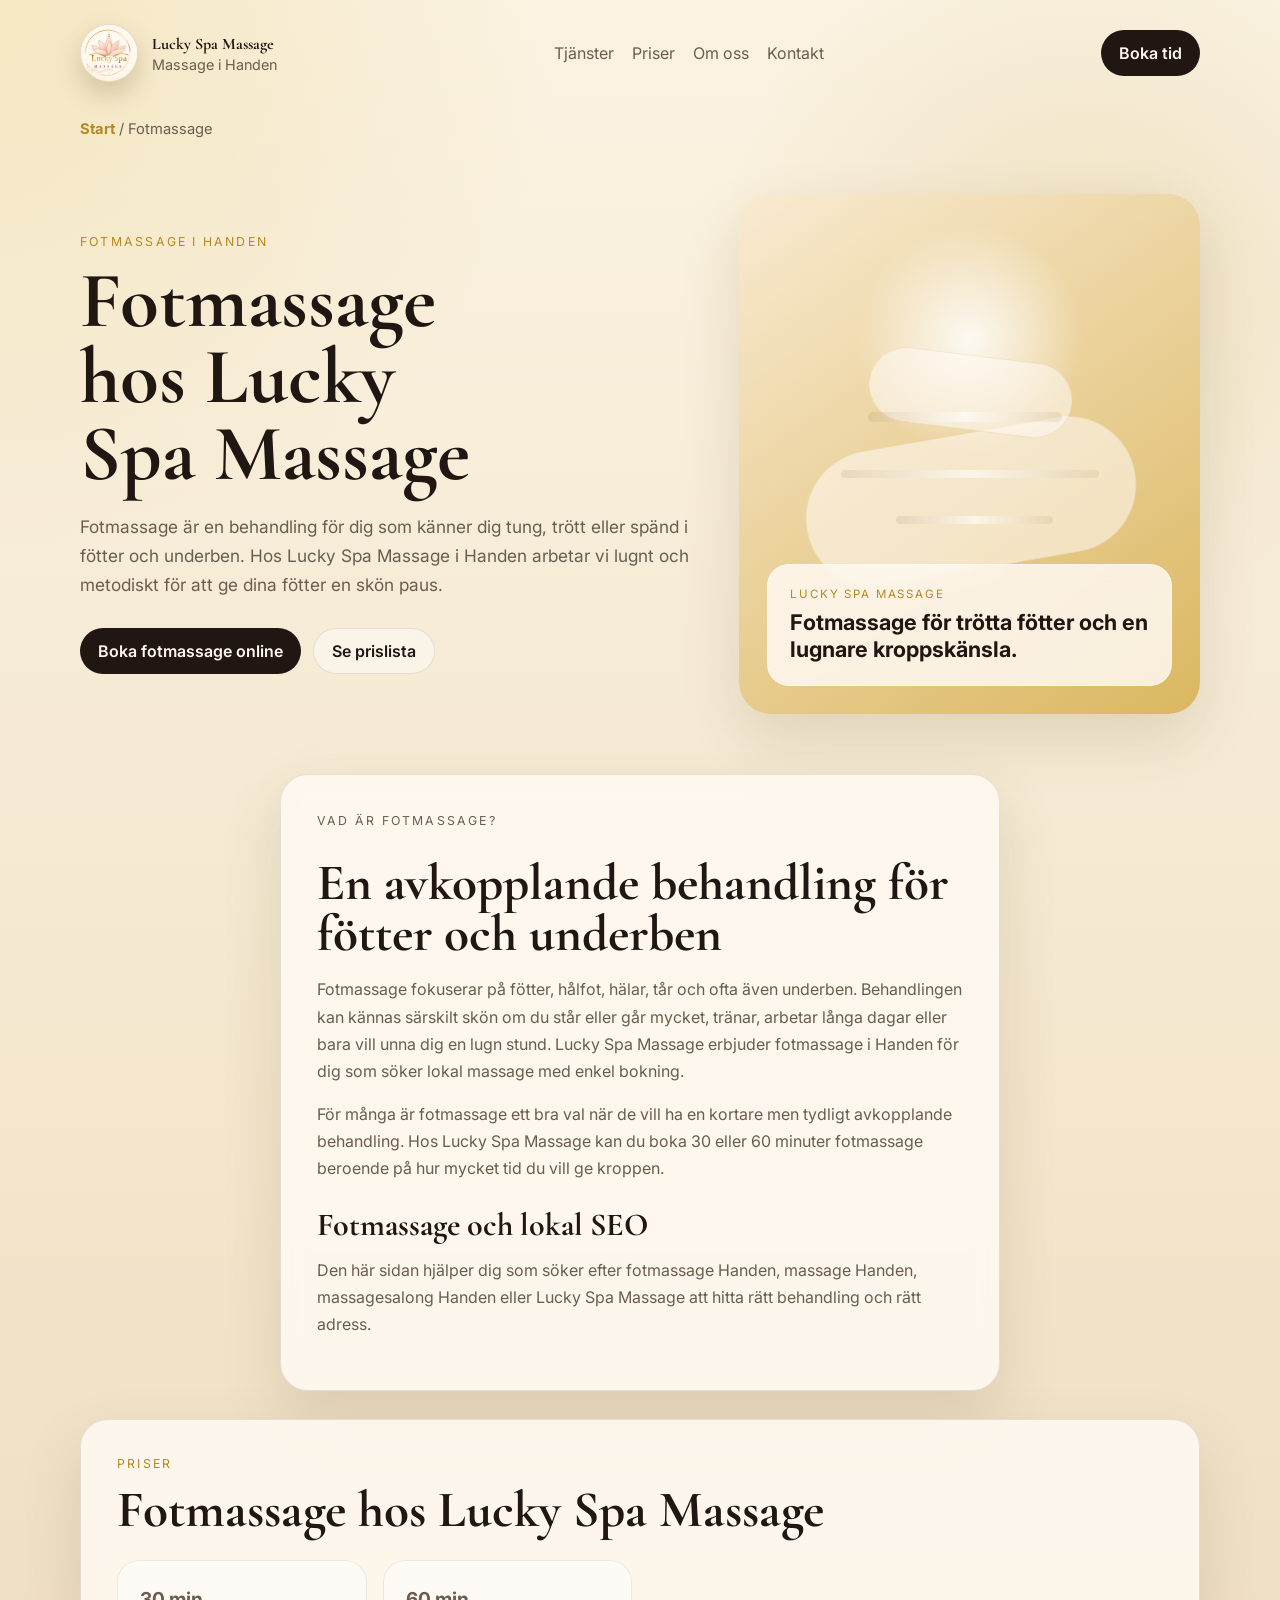
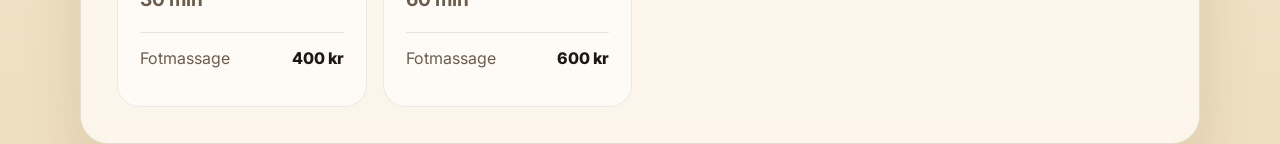
==== fotmassage.html @ 0bdb8dd4 "Add massage SEO pages and booking links" ====
<!doctype html>
<html lang="sv">
  <head>
    <meta charset="utf-8" />
    <meta name="viewport" content="width=device-width, initial-scale=1" />
    <title>Fotmassage i Handen | Lucky Spa Massage</title>
    <meta name="description" content="Fotmassage i Handen hos Lucky Spa Massage. Läs vad fotmassage är och boka en avkopplande behandling för trötta fötter online." />
    <link rel="canonical" href="https://luckyspamassage.online/fotmassage.html" />
    <link rel="preconnect" href="https://fonts.googleapis.com" />
    <link rel="preconnect" href="https://fonts.gstatic.com" crossorigin />
    <link href="https://fonts.googleapis.com/css2?family=Cormorant+Garamond:wght@500;600;700&family=Inter:wght@400;500;600;700&display=swap" rel="stylesheet" />
    <link rel="stylesheet" href="styles.css" />
  </head>
  <body>
    <header class="site-header">
      <div class="brand"><a class="brand-mark" href="index.html" aria-label="Lucky Spa Massage"><img src="assets/logo.svg" alt="" aria-hidden="true" /></a><div><strong>Lucky Spa Massage</strong><p>Massage i Handen</p></div></div>
      <nav class="top-nav" aria-label="Huvudmeny"><a href="index.html#tjanster">Tjänster</a><a href="index.html#prislista">Priser</a><a href="index.html#om-oss">Om oss</a><a href="index.html#kontakt">Kontakt</a></nav>
      <a class="header-cta" href="https://www.bokadirekt.se/places/lucky-spa-massage-136158">Boka tid</a>
    </header>
    <nav class="breadcrumb" aria-label="Brödsmulor"><a href="index.html">Start</a> / Fotmassage</nav>
    <main>
      <section class="hero treatment-hero">
        <div class="hero-copy">
          <p class="eyebrow">Fotmassage i Handen</p>
          <h1>Fotmassage hos Lucky Spa Massage</h1>
          <p class="lead">Fotmassage är en behandling för dig som känner dig tung, trött eller spänd i fötter och underben. Hos Lucky Spa Massage i Handen arbetar vi lugnt och metodiskt för att ge dina fötter en skön paus.</p>
          <div class="hero-actions"><a class="primary-btn" href="https://www.bokadirekt.se/places/lucky-spa-massage-136158">Boka fotmassage online</a><a class="secondary-btn" href="index.html#prislista">Se prislista</a></div>
        </div>
        <div class="treatment-visual" aria-hidden="true"><div class="mockup-lines"><span></span><span></span><span></span></div><div class="treatment-badge"><span>Lucky Spa Massage</span><strong>Fotmassage för trötta fötter och en lugnare kroppskänsla.</strong></div></div>
      </section>
      <section class="band treatment-copy">
        <p class="eyebrow">Vad är fotmassage?</p>
        <h2>En avkopplande behandling för fötter och underben</h2>
        <p>Fotmassage fokuserar på fötter, hålfot, hälar, tår och ofta även underben. Behandlingen kan kännas särskilt skön om du står eller går mycket, tränar, arbetar långa dagar eller bara vill unna dig en lugn stund. Lucky Spa Massage erbjuder fotmassage i Handen för dig som söker lokal massage med enkel bokning.</p>
        <p>För många är fotmassage ett bra val när de vill ha en kortare men tydligt avkopplande behandling. Hos Lucky Spa Massage kan du boka 30 eller 60 minuter fotmassage beroende på hur mycket tid du vill ge kroppen.</p>
        <h3>Fotmassage och lokal SEO</h3>
        <p>Den här sidan hjälper dig som söker efter fotmassage Handen, massage Handen, massagesalong Handen eller Lucky Spa Massage att hitta rätt behandling och rätt adress.</p>
      </section>
      <section class="band"><div class="section-head"><p class="eyebrow">Priser</p><h2>Fotmassage hos Lucky Spa Massage</h2></div><div class="price-grid"><article class="price-table"><h3>30 min</h3><dl><div><dt>Fotmassage</dt><dd>400 kr</dd></div></dl></article><article class="price-table"><h3>60 min</h3><dl><div><dt>Fotmassage</dt><dd>600 kr</dd></div></dl></article></div></section>
    </main>
  </body>
</html>
---- styles.css ----
﻿:root {
  color-scheme: light;
  --bg: #f3e4c9;
  --panel: rgba(255, 251, 244, 0.82);
  --panel-strong: #fffaf0;
  --text: #201713;
  --muted: #6b5d4e;
  --accent: #b48922;
  --accent-2: #e0c15d;
  --line: rgba(32, 23, 19, 0.1);
  --shadow: 0 24px 60px rgba(88, 63, 24, 0.14);
}

* {
  box-sizing: border-box;
}

html {
  scroll-behavior: smooth;
}

body {
  margin: 0;
  font-family: 'Inter', sans-serif;
  color: var(--text);
  overflow-x: hidden;
  background:
    radial-gradient(circle at top left, rgba(224, 193, 93, 0.24), transparent 26%),
    radial-gradient(circle at 85% 15%, rgba(180, 137, 34, 0.14), transparent 20%),
    linear-gradient(180deg, #fbf3e2 0%, #efdfc1 100%);
}

a {
  color: inherit;
  text-decoration: none;
}

.site-header,
.hero,
.band {
  width: min(1120px, calc(100% - 32px));
  margin: 0 auto;
}

.site-header {
  display: flex;
  align-items: center;
  justify-content: space-between;
  gap: 20px;
  padding: 24px 0 10px;
}

.brand {
  display: flex;
  align-items: center;
  gap: 14px;
}

.brand-mark {
  width: 58px;
  height: 58px;
  border-radius: 50%;
  display: inline-flex;
  align-items: center;
  justify-content: center;
  overflow: hidden;
  border: 1px solid rgba(191, 142, 41, 0.28);
  background: #fffaf5;
  box-shadow: 0 12px 26px rgba(88, 63, 24, 0.22);
}

.brand-mark img,
.hero-logo {
  width: 100%;
  height: 100%;
  display: block;
  object-fit: contain;
}

.brand strong,
.section-head h2,
.hero h1,
.split h2 {
  font-family: 'Cormorant Garamond', serif;
  letter-spacing: 0;
}

.brand p {
  margin: 2px 0 0;
  color: var(--muted);
  font-size: 0.9rem;
}

.top-nav {
  display: flex;
  gap: 18px;
  color: var(--muted);
}

.top-nav a:hover,
.top-nav a:focus-visible {
  color: var(--text);
}

.header-cta,
.primary-btn,
.secondary-btn {
  display: inline-flex;
  align-items: center;
  justify-content: center;
  min-height: 46px;
  padding: 0 18px;
  border-radius: 999px;
  font-weight: 600;
}

.header-cta,
.primary-btn {
  background: var(--text);
  color: #fff7ef;
}

.secondary-btn {
  border: 1px solid var(--line);
  background: rgba(255,255,255,0.45);
}

.text-link {
  display: inline-flex;
  margin-top: 14px;
  font-weight: 700;
  color: var(--accent);
}

.text-link + .text-link {
  margin-left: 14px;
}

.hero {
  display: grid;
  grid-template-columns: 1.15fr 0.85fr;
  gap: 36px;
  align-items: center;
  padding: 56px 0 32px;
}

.eyebrow {
  margin: 0 0 14px;
  text-transform: uppercase;
  letter-spacing: 0.18em;
  font-size: 0.77rem;
  color: var(--accent);
}

.hero h1 {
  margin: 0;
  font-size: clamp(3rem, 6.2vw, 5.8rem);
  line-height: 0.96;
  max-width: 12ch;
}

.lead {
  max-width: 58ch;
  margin: 20px 0 0;
  font-size: 1.08rem;
  line-height: 1.7;
  color: var(--muted);
}

.hero-actions {
  display: flex;
  flex-wrap: wrap;
  gap: 12px;
  margin-top: 28px;
}

.hero-points {
  display: flex;
  flex-wrap: wrap;
  gap: 14px 24px;
  margin: 24px 0 0;
  padding: 0;
  list-style: none;
  color: var(--muted);
}

.hero-points li::before {
  content: '';
  display: inline-block;
  width: 8px;
  height: 8px;
  margin-right: 10px;
  border-radius: 50%;
  background: var(--accent);
  vertical-align: middle;
}

.hero-visual {
  min-height: 540px;
  border-radius: 32px;
  background:
    radial-gradient(circle at 52% 34%, rgba(255,255,255,0.82), transparent 22%),
    radial-gradient(circle at 30% 30%, rgba(224, 193, 93, 0.32), transparent 28%),
    linear-gradient(180deg, #f5e4c4 0%, #d9b35f 100%);
  box-shadow: var(--shadow);
  overflow: hidden;
  position: relative;
}

.hero-visual::before {
  content: '';
  position: absolute;
  inset: 0;
  background:
    radial-gradient(circle at 55% 30%, rgba(255,255,255,0.72), transparent 20%),
    linear-gradient(115deg, transparent 0 42%, rgba(255,255,255,0.2) 42% 52%, transparent 52% 100%);
  pointer-events: none;
}

.hero-logo-wrap {
  position: absolute;
  inset: 50% 50%;
  width: min(74%, 440px);
  aspect-ratio: 1 / 1;
  transform: translate(-50%, -50%);
}

.hero-logo {
  border-radius: 50%;
  box-shadow: 0 22px 46px rgba(74, 52, 20, 0.18);
  background: #fffaf5;
}

.visual-card {
  position: absolute;
  inset: auto 24px 24px 24px;
  padding: 24px;
  border-radius: 24px;
  background: rgba(255, 250, 244, 0.72);
  backdrop-filter: blur(10px);
  border: 1px solid rgba(255,255,255,0.4);
}

.visual-label {
  display: inline-flex;
  margin-bottom: 18px;
  padding: 7px 12px;
  border-radius: 999px;
  background: rgba(31, 26, 23, 0.08);
  font-size: 0.8rem;
  font-weight: 600;
}

.visual-glow {
  height: 220px;
  border-radius: 20px;
  background:
    radial-gradient(circle at 35% 30%, rgba(255,255,255,0.95), rgba(255,255,255,0.15) 18%, transparent 34%),
    radial-gradient(circle at 65% 60%, rgba(141,100,72,0.38), transparent 30%),
    linear-gradient(135deg, #f2dfcf, #b98063);
}

.visual-stat {
  display: flex;
  align-items: end;
  justify-content: space-between;
  gap: 18px;
  margin-top: 18px;
}

.visual-stat strong {
  font-family: 'Cormorant Garamond', serif;
  font-size: 3rem;
  line-height: 0.9;
}

.visual-stat span {
  max-width: 20ch;
  color: var(--muted);
}

.band {
  margin-top: 28px;
  padding: 36px;
  border: 1px solid var(--line);
  border-radius: 28px;
  background: var(--panel);
  box-shadow: var(--shadow);
  backdrop-filter: blur(12px);
}

.section-head h2,
.split h2 {
  margin: 0;
  font-size: clamp(2rem, 4vw, 3.6rem);
  line-height: 1;
}

.service-grid,
.contact-grid,
.price-grid,
.treatment-grid {
  display: grid;
  gap: 16px;
  margin-top: 24px;
}

.service-grid {
  grid-template-columns: repeat(3, minmax(0, 1fr));
}

.service-grid article,
.contact-grid div,
.price-table,
.treatment-card {
  padding: 22px;
  border-radius: 22px;
  background: rgba(255,255,255,0.55);
  border: 1px solid rgba(31, 26, 23, 0.08);
}

.service-grid h3,
.price-table h3,
.treatment-card h3 {
  margin: 0 0 10px;
  font-size: 1.2rem;
}

.service-grid p,
.split p,
.about-copy p,
.price-table,
.treatment-card p,
.treatment-copy p,
.treatment-list,
.contact-grid span,
.contact-grid strong {
  color: var(--muted);
  line-height: 1.7;
}

.price-grid {
  grid-template-columns: repeat(4, minmax(0, 1fr));
}

.price-table dl {
  margin: 16px 0 0;
}

.price-table div {
  display: flex;
  align-items: center;
  justify-content: space-between;
  gap: 16px;
  padding: 12px 0;
  border-top: 1px solid var(--line);
}

.price-table dt,
.price-table dd {
  margin: 0;
}

.price-table dd {
  color: var(--text);
  font-weight: 800;
}

.price-actions {
  display: flex;
  flex-wrap: wrap;
  gap: 12px;
  margin-top: 24px;
}

.about-copy p {
  margin: 0 0 16px;
}

.about-copy p:last-child {
  margin-bottom: 0;
}

.split {
  display: grid;
  grid-template-columns: 0.8fr 1fr;
  gap: 28px;
  align-items: start;
}

.contact-grid {
  grid-template-columns: repeat(3, minmax(0, 1fr));
}

.contact-grid span {
  display: block;
  margin-bottom: 8px;
  text-transform: uppercase;
  letter-spacing: 0.14em;
  font-size: 0.75rem;
}

.contact-grid strong {
  display: block;
  color: var(--text);
  font-size: 1.1rem;
}

.contact-grid a:hover,
.contact-grid a:focus-visible {
  color: var(--accent);
}

.media-grid {
  display: grid;
  grid-template-columns: 1.1fr 1fr 0.9fr;
  gap: 16px;
  margin-top: 24px;
}

.photo-panel {
  min-height: 260px;
  border-radius: 24px;
  position: relative;
  overflow: hidden;
  border: 1px solid rgba(31, 26, 23, 0.08);
  box-shadow: inset 0 0 0 1px rgba(255,255,255,0.18);
  background: #d8c3a0;
}

.photo-panel img {
  width: 100%;
  height: 100%;
  object-fit: cover;
  display: block;
}

.photo-panel::before {
  content: '';
  position: absolute;
  inset: 0;
  background:
    linear-gradient(180deg, rgba(0, 0, 0, 0.08), rgba(0, 0, 0, 0.28)),
    radial-gradient(circle at 30% 24%, rgba(255,255,255,0.2), transparent 22%);
}

.panel-copy {
  position: absolute;
  inset: auto 18px 18px 18px;
  padding: 18px;
  border-radius: 18px;
  background: rgba(255, 250, 244, 0.84);
  backdrop-filter: blur(10px);
  z-index: 1;
}

.panel-copy span {
  display: block;
  margin-bottom: 8px;
  text-transform: uppercase;
  letter-spacing: 0.16em;
  font-size: 0.72rem;
  color: var(--accent);
}

.panel-copy strong {
  display: block;
  font-size: 1.05rem;
  line-height: 1.4;
}

.video-showcase {
  display: grid;
  grid-template-columns: 0.95fr 1.05fr;
  gap: 18px;
  align-items: center;
  margin-top: 18px;
  padding: 22px;
  border-radius: 24px;
  background: rgba(255,255,255,0.55);
  border: 1px solid rgba(31, 26, 23, 0.08);
}

.video-stack {
  display: grid;
  gap: 14px;
}

.video-copy h3 {
  margin: 0 0 10px;
  font-size: 1.8rem;
  font-family: 'Cormorant Garamond', serif;
}

.video-copy p {
  margin: 0;
  color: var(--muted);
  line-height: 1.7;
}

.spa-video {
  width: 100%;
  aspect-ratio: 16 / 10;
  border-radius: 20px;
  object-fit: cover;
  background: #171311;
  box-shadow: var(--shadow);
}

.secondary-video {
  aspect-ratio: 16 / 9;
}

.treatment-hero {
  align-items: center;
}

.treatment-hero h1 {
  max-width: 11ch;
}

.treatment-visual {
  min-height: 520px;
  border-radius: 32px;
  position: relative;
  overflow: hidden;
  background:
    radial-gradient(circle at 50% 28%, rgba(255,255,255,0.86), transparent 26%),
    linear-gradient(145deg, #f9ead1 0%, #dbb760 100%);
  box-shadow: var(--shadow);
}

.treatment-visual::before,
.treatment-visual::after {
  content: '';
  position: absolute;
  border-radius: 999px;
  background: rgba(255, 250, 244, 0.56);
  border: 1px solid rgba(180, 137, 34, 0.14);
}

.treatment-visual::before {
  width: 72%;
  height: 26%;
  left: 14%;
  top: 46%;
  transform: rotate(-10deg);
}

.treatment-visual::after {
  width: 44%;
  height: 14%;
  left: 28%;
  top: 31%;
  transform: rotate(7deg);
}

.mockup-lines {
  position: absolute;
  inset: 0;
  z-index: 1;
}

.mockup-lines span {
  position: absolute;
  display: block;
  border-radius: 999px;
  background: linear-gradient(90deg, rgba(139, 93, 35, 0.12), rgba(255,255,255,0.58), rgba(139, 93, 35, 0.1));
}

.mockup-lines span:nth-child(1) {
  width: 42%;
  height: 10px;
  left: 28%;
  top: 42%;
}

.mockup-lines span:nth-child(2) {
  width: 56%;
  height: 8px;
  left: 22%;
  top: 53%;
}

.mockup-lines span:nth-child(3) {
  width: 34%;
  height: 8px;
  left: 34%;
  top: 62%;
}

.treatment-badge {
  position: absolute;
  z-index: 2;
  left: 28px;
  right: 28px;
  bottom: 28px;
  padding: 22px;
  border-radius: 22px;
  background: rgba(255, 250, 244, 0.84);
  border: 1px solid rgba(255,255,255,0.5);
  backdrop-filter: blur(10px);
}

.treatment-badge span {
  display: block;
  margin-bottom: 8px;
  text-transform: uppercase;
  letter-spacing: 0.16em;
  font-size: 0.72rem;
  color: var(--accent);
}

.treatment-badge strong {
  display: block;
  font-size: 1.35rem;
  line-height: 1.25;
}

.treatment-copy {
  max-width: 72ch;
}

.treatment-copy h2,
.treatment-copy h3 {
  margin: 26px 0 10px;
  font-family: 'Cormorant Garamond', serif;
  line-height: 1;
}

.treatment-copy h2 {
  font-size: clamp(2rem, 4vw, 3.2rem);
}

.treatment-copy h3 {
  font-size: 2rem;
}

.treatment-list {
  margin: 16px 0 0;
  padding-left: 20px;
}

.treatment-grid {
  grid-template-columns: repeat(2, minmax(0, 1fr));
}

.breadcrumb {
  width: min(1120px, calc(100% - 32px));
  margin: 28px auto 0;
  color: var(--muted);
  font-size: 0.92rem;
}

.breadcrumb a {
  color: var(--accent);
  font-weight: 700;
}

@media (max-width: 960px) {
  .site-header {
    flex-wrap: wrap;
  }

  .hero,
  .split,
  .service-grid,
  .contact-grid,
  .media-grid,
  .video-showcase,
  .price-grid,
  .treatment-grid {
    grid-template-columns: 1fr;
  }

  .hero {
    padding-top: 28px;
  }

  .hero-visual {
    min-height: 420px;
  }

  .treatment-visual {
    min-height: 400px;
  }
}

@media (max-width: 640px) {
  .site-header,
  .hero,
  .band {
    width: min(100% - 32px, 1120px);
  }

  .site-header {
    gap: 14px;
    justify-content: space-between;
  }

  .brand {
    min-width: 0;
  }

  .brand-mark {
    width: 54px;
    height: 54px;
    flex: 0 0 auto;
  }

  .brand strong,
  .brand p {
    white-space: nowrap;
  }

  .header-cta {
    order: 3;
    width: 100%;
    flex: 0 0 100%;
    margin-left: 0;
    min-height: 44px;
    padding: 0 16px;
  }

  .top-nav {
    order: 2;
    flex: 0 0 100%;
    display: grid;
    grid-template-columns: repeat(2, minmax(0, 1fr));
    width: 100%;
    gap: 8px 0;
    text-align: center;
    font-size: 0.98rem;
  }

  .eyebrow {
    letter-spacing: 0.12em;
    overflow-wrap: anywhere;
  }

  .band {
    padding: 24px;
    border-radius: 22px;
  }

  .hero h1 {
    font-size: clamp(2.3rem, 13vw, 3.35rem);
    max-width: 12ch;
  }

  .lead {
    font-size: 1rem;
    max-width: 34ch;
  }

  .hero-actions {
    display: grid;
    grid-template-columns: 1fr;
  }

  .hero-actions a {
    width: 100%;
  }

  .hero-visual {
    min-height: 340px;
    border-radius: 24px;
  }

  .treatment-visual {
    min-height: 320px;
    border-radius: 24px;
  }

  .hero-logo-wrap {
    width: min(82%, 340px);
  }

  .visual-stat {
    flex-direction: column;
    align-items: start;
  }

  .photo-panel {
    min-height: 220px;
  }
}
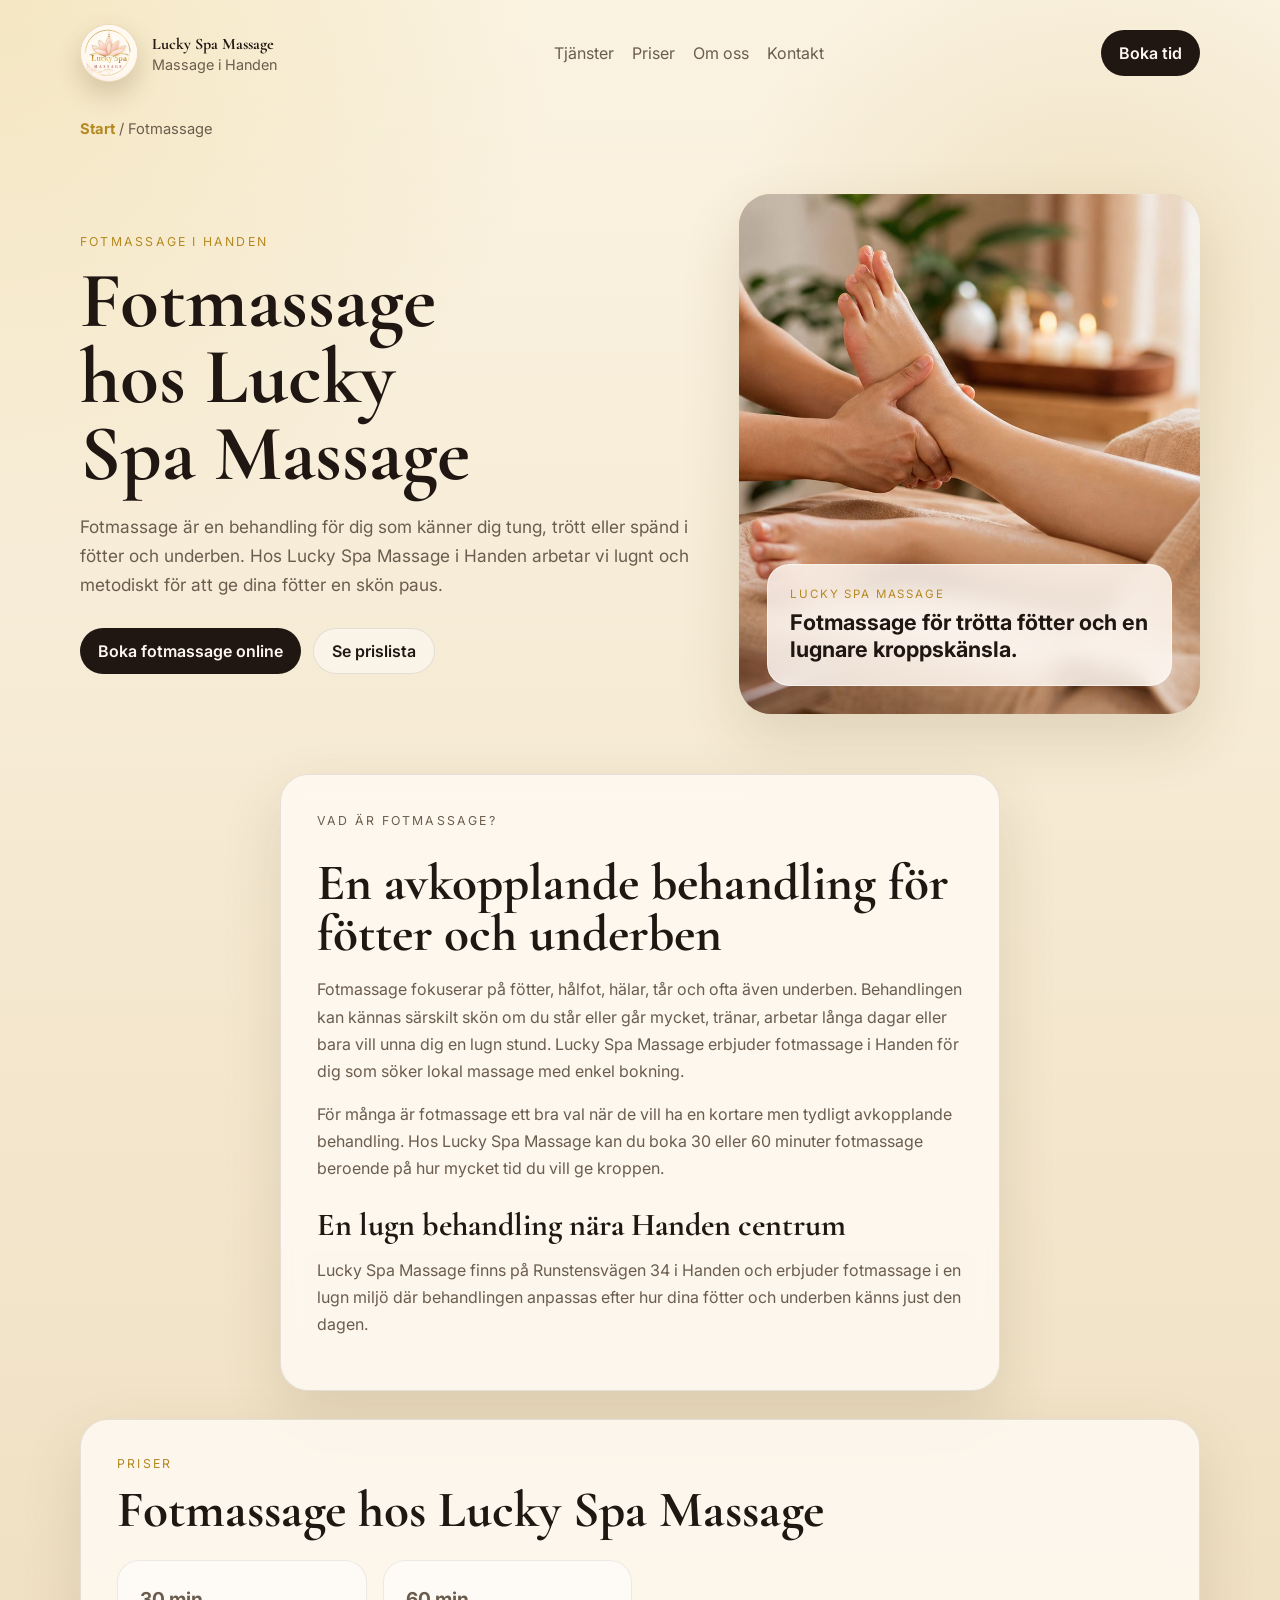
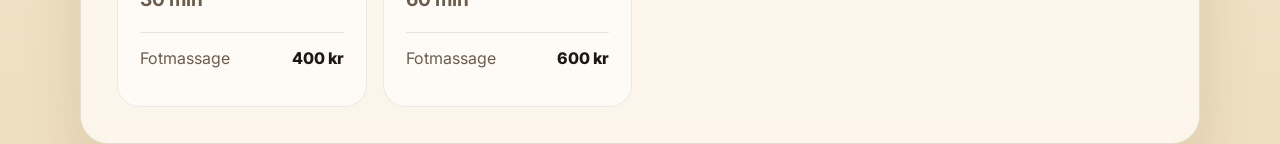
==== commit 58899017: "Refine service cards and add treatment images" ====
--- a/fotmassage.html
+++ b/fotmassage.html
@@ -26,15 +26,15 @@
           <p class="lead">Fotmassage är en behandling för dig som känner dig tung, trött eller spänd i fötter och underben. Hos Lucky Spa Massage i Handen arbetar vi lugnt och metodiskt för att ge dina fötter en skön paus.</p>
           <div class="hero-actions"><a class="primary-btn" href="https://www.bokadirekt.se/places/lucky-spa-massage-136158">Boka fotmassage online</a><a class="secondary-btn" href="index.html#prislista">Se prislista</a></div>
         </div>
-        <div class="treatment-visual" aria-hidden="true"><div class="mockup-lines"><span></span><span></span><span></span></div><div class="treatment-badge"><span>Lucky Spa Massage</span><strong>Fotmassage för trötta fötter och en lugnare kroppskänsla.</strong></div></div>
+        <div class="treatment-visual"><img src="assets/fotmassage-treatment.jpg" alt="Fotmassage hos Lucky Spa Massage i Handen" /><div class="treatment-badge"><span>Lucky Spa Massage</span><strong>Fotmassage för trötta fötter och en lugnare kroppskänsla.</strong></div></div>
       </section>
       <section class="band treatment-copy">
         <p class="eyebrow">Vad är fotmassage?</p>
         <h2>En avkopplande behandling för fötter och underben</h2>
         <p>Fotmassage fokuserar på fötter, hålfot, hälar, tår och ofta även underben. Behandlingen kan kännas särskilt skön om du står eller går mycket, tränar, arbetar långa dagar eller bara vill unna dig en lugn stund. Lucky Spa Massage erbjuder fotmassage i Handen för dig som söker lokal massage med enkel bokning.</p>
         <p>För många är fotmassage ett bra val när de vill ha en kortare men tydligt avkopplande behandling. Hos Lucky Spa Massage kan du boka 30 eller 60 minuter fotmassage beroende på hur mycket tid du vill ge kroppen.</p>
-        <h3>Fotmassage och lokal SEO</h3>
-        <p>Den här sidan hjälper dig som söker efter fotmassage Handen, massage Handen, massagesalong Handen eller Lucky Spa Massage att hitta rätt behandling och rätt adress.</p>
+        <h3>En lugn behandling nära Handen centrum</h3>
+        <p>Lucky Spa Massage finns på Runstensvägen 34 i Handen och erbjuder fotmassage i en lugn miljö där behandlingen anpassas efter hur dina fötter och underben känns just den dagen.</p>
       </section>
       <section class="band"><div class="section-head"><p class="eyebrow">Priser</p><h2>Fotmassage hos Lucky Spa Massage</h2></div><div class="price-grid"><article class="price-table"><h3>30 min</h3><dl><div><dt>Fotmassage</dt><dd>400 kr</dd></div></dl></article><article class="price-table"><h3>60 min</h3><dl><div><dt>Fotmassage</dt><dd>600 kr</dd></div></dl></article></div></section>
     </main>
--- a/styles.css
+++ b/styles.css
@@ -306,7 +306,7 @@
 }
 
 .service-grid {
-  grid-template-columns: repeat(3, minmax(0, 1fr));
+  grid-template-columns: repeat(2, minmax(0, 1fr));
 }
 
 .service-grid article,
@@ -524,69 +524,16 @@
   border-radius: 32px;
   position: relative;
   overflow: hidden;
-  background:
-    radial-gradient(circle at 50% 28%, rgba(255,255,255,0.86), transparent 26%),
-    linear-gradient(145deg, #f9ead1 0%, #dbb760 100%);
+  background: #d8c3a0;
   box-shadow: var(--shadow);
 }
 
-.treatment-visual::before,
-.treatment-visual::after {
-  content: '';
-  position: absolute;
-  border-radius: 999px;
-  background: rgba(255, 250, 244, 0.56);
-  border: 1px solid rgba(180, 137, 34, 0.14);
-}
-
-.treatment-visual::before {
-  width: 72%;
-  height: 26%;
-  left: 14%;
-  top: 46%;
-  transform: rotate(-10deg);
-}
-
-.treatment-visual::after {
-  width: 44%;
-  height: 14%;
-  left: 28%;
-  top: 31%;
-  transform: rotate(7deg);
-}
-
-.mockup-lines {
-  position: absolute;
-  inset: 0;
-  z-index: 1;
-}
-
-.mockup-lines span {
-  position: absolute;
-  display: block;
-  border-radius: 999px;
-  background: linear-gradient(90deg, rgba(139, 93, 35, 0.12), rgba(255,255,255,0.58), rgba(139, 93, 35, 0.1));
-}
-
-.mockup-lines span:nth-child(1) {
-  width: 42%;
-  height: 10px;
-  left: 28%;
-  top: 42%;
-}
-
-.mockup-lines span:nth-child(2) {
-  width: 56%;
-  height: 8px;
-  left: 22%;
-  top: 53%;
-}
-
-.mockup-lines span:nth-child(3) {
-  width: 34%;
-  height: 8px;
-  left: 34%;
-  top: 62%;
+.treatment-visual img {
+  width: 100%;
+  height: 100%;
+  display: block;
+  min-height: 520px;
+  object-fit: cover;
 }
 
 .treatment-badge {
@@ -684,6 +631,10 @@
   .treatment-visual {
     min-height: 400px;
   }
+
+  .treatment-visual img {
+    min-height: 400px;
+  }
 }
 
 @media (max-width: 640px) {
@@ -772,6 +723,10 @@
     border-radius: 24px;
   }
 
+  .treatment-visual img {
+    min-height: 320px;
+  }
+
   .hero-logo-wrap {
     width: min(82%, 340px);
   }
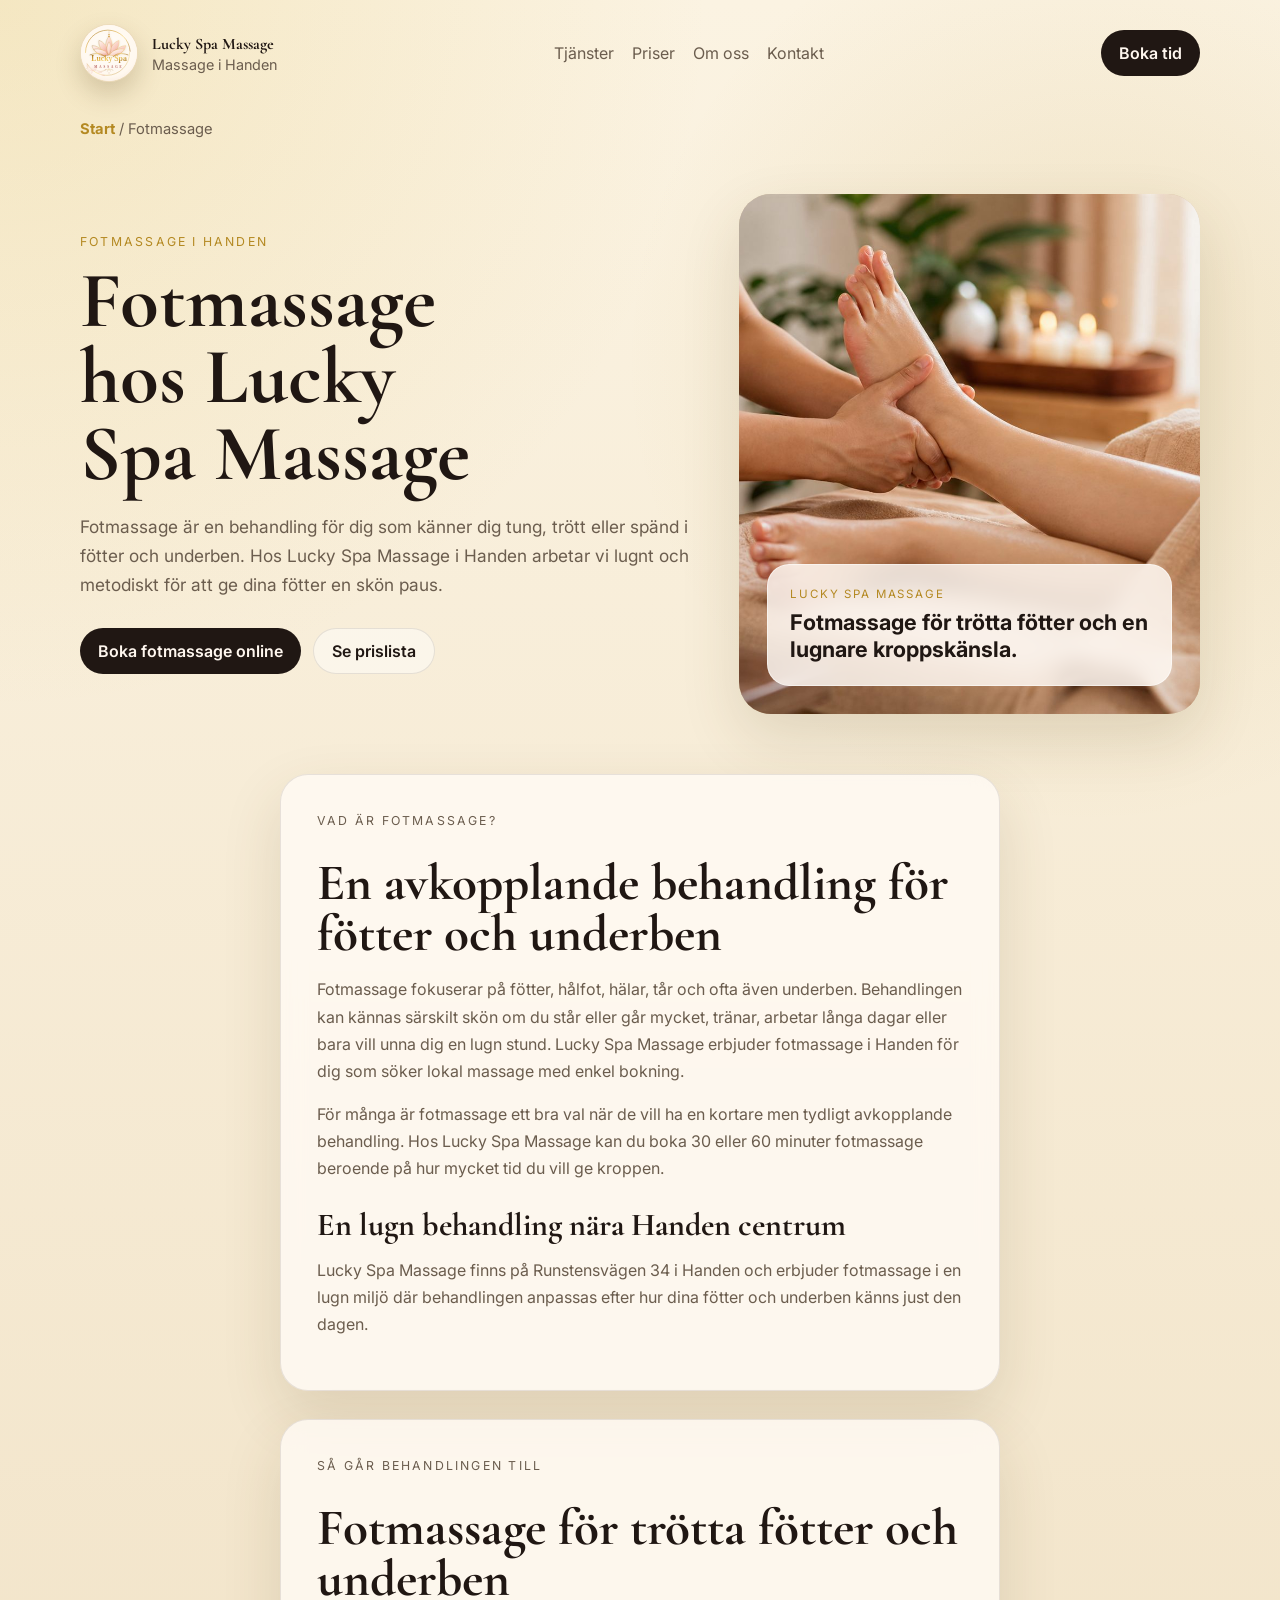
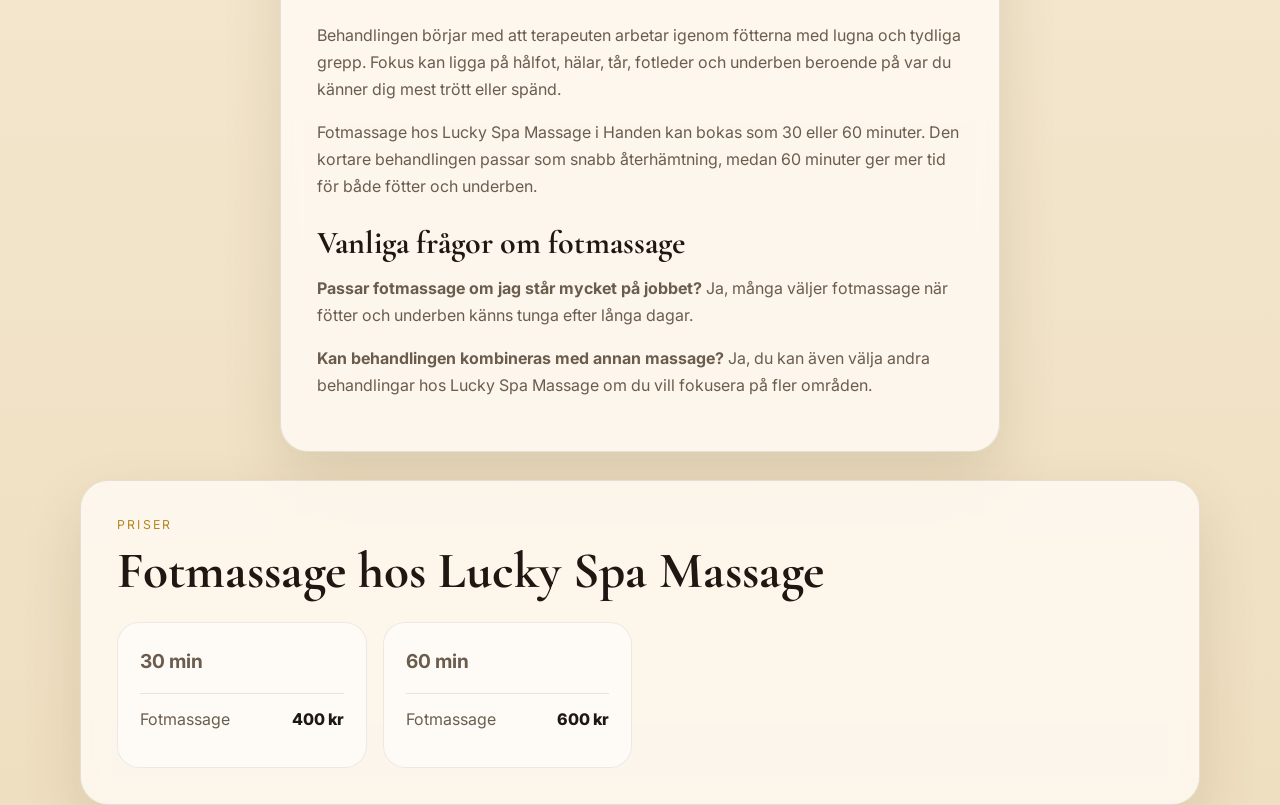
==== commit 0c554334: "Improve local SEO content and structured data" ====
--- a/fotmassage.html
+++ b/fotmassage.html
@@ -4,7 +4,7 @@
     <meta charset="utf-8" />
     <meta name="viewport" content="width=device-width, initial-scale=1" />
     <title>Fotmassage i Handen | Lucky Spa Massage</title>
-    <meta name="description" content="Fotmassage i Handen hos Lucky Spa Massage. Läs vad fotmassage är och boka en avkopplande behandling för trötta fötter online." />
+    <meta name="description" content="Boka fotmassage i Handen hos Lucky Spa Massage. Avkopplande behandling för trötta fötter, hålfot, hälar och underben." />
     <link rel="canonical" href="https://luckyspamassage.online/fotmassage.html" />
     <link rel="preconnect" href="https://fonts.googleapis.com" />
     <link rel="preconnect" href="https://fonts.gstatic.com" crossorigin />
@@ -13,7 +13,7 @@
   </head>
   <body>
     <header class="site-header">
-      <div class="brand"><a class="brand-mark" href="index.html" aria-label="Lucky Spa Massage"><img src="assets/logo.svg" alt="" aria-hidden="true" /></a><div><strong>Lucky Spa Massage</strong><p>Massage i Handen</p></div></div>
+      <div class="brand"><a class="brand-mark" href="index.html" aria-label="Lucky Spa Massage"><img src="assets/logo.svg" alt="Lucky Spa Massage logotyp - massage i Handen" /></a><div><strong>Lucky Spa Massage</strong><p>Massage i Handen</p></div></div>
       <nav class="top-nav" aria-label="Huvudmeny"><a href="index.html#tjanster">Tjänster</a><a href="index.html#prislista">Priser</a><a href="index.html#om-oss">Om oss</a><a href="index.html#kontakt">Kontakt</a></nav>
       <a class="header-cta" href="https://www.bokadirekt.se/places/lucky-spa-massage-136158">Boka tid</a>
     </header>
@@ -36,6 +36,15 @@
         <h3>En lugn behandling nära Handen centrum</h3>
         <p>Lucky Spa Massage finns på Runstensvägen 34 i Handen och erbjuder fotmassage i en lugn miljö där behandlingen anpassas efter hur dina fötter och underben känns just den dagen.</p>
       </section>
+      <section class="band treatment-copy">
+        <p class="eyebrow">Så går behandlingen till</p>
+        <h2>Fotmassage för trötta fötter och underben</h2>
+        <p>Behandlingen börjar med att terapeuten arbetar igenom fötterna med lugna och tydliga grepp. Fokus kan ligga på hålfot, hälar, tår, fotleder och underben beroende på var du känner dig mest trött eller spänd.</p>
+        <p>Fotmassage hos Lucky Spa Massage i Handen kan bokas som 30 eller 60 minuter. Den kortare behandlingen passar som snabb återhämtning, medan 60 minuter ger mer tid för både fötter och underben.</p>
+        <h3>Vanliga frågor om fotmassage</h3>
+        <p><strong>Passar fotmassage om jag står mycket på jobbet?</strong> Ja, många väljer fotmassage när fötter och underben känns tunga efter långa dagar.</p>
+        <p><strong>Kan behandlingen kombineras med annan massage?</strong> Ja, du kan även välja andra behandlingar hos Lucky Spa Massage om du vill fokusera på fler områden.</p>
+      </section>
       <section class="band"><div class="section-head"><p class="eyebrow">Priser</p><h2>Fotmassage hos Lucky Spa Massage</h2></div><div class="price-grid"><article class="price-table"><h3>30 min</h3><dl><div><dt>Fotmassage</dt><dd>400 kr</dd></div></dl></article><article class="price-table"><h3>60 min</h3><dl><div><dt>Fotmassage</dt><dd>600 kr</dd></div></dl></article></div></section>
     </main>
   </body>
--- a/styles.css
+++ b/styles.css
@@ -343,14 +343,18 @@
   grid-template-columns: repeat(4, minmax(0, 1fr));
 }
 
+.price-grid > * {
+  min-width: 0;
+}
+
 .price-table dl {
   margin: 16px 0 0;
 }
 
 .price-table div {
-  display: flex;
-  align-items: center;
-  justify-content: space-between;
+  display: grid;
+  grid-template-columns: minmax(0, 1fr) max-content;
+  align-items: center;
   gap: 16px;
   padding: 12px 0;
   border-top: 1px solid var(--line);
@@ -364,6 +368,13 @@
 .price-table dd {
   color: var(--text);
   font-weight: 800;
+  justify-self: end;
+  white-space: nowrap;
+}
+
+.price-table h3,
+.price-table dt {
+  overflow-wrap: anywhere;
 }
 
 .price-actions {
@@ -371,6 +382,22 @@
   flex-wrap: wrap;
   gap: 12px;
   margin-top: 24px;
+}
+
+.price-card-inline {
+  display: flex;
+  align-items: center;
+  justify-content: flex-start;
+  gap: 16px;
+}
+
+.price-card-inline h3 {
+  margin: 0;
+}
+
+.price-card-inline strong {
+  color: var(--text);
+  white-space: nowrap;
 }
 
 .about-copy p {
@@ -562,6 +589,7 @@
   display: block;
   font-size: 1.35rem;
   line-height: 1.25;
+  overflow-wrap: anywhere;
 }
 
 .treatment-copy {
@@ -573,6 +601,7 @@
   margin: 26px 0 10px;
   font-family: 'Cormorant Garamond', serif;
   line-height: 1;
+  overflow-wrap: anywhere;
 }
 
 .treatment-copy h2 {
@@ -586,6 +615,11 @@
 .treatment-list {
   margin: 16px 0 0;
   padding-left: 20px;
+}
+
+.treatment-copy p,
+.treatment-list li {
+  overflow-wrap: anywhere;
 }
 
 .treatment-grid {
@@ -641,7 +675,8 @@
   .site-header,
   .hero,
   .band {
-    width: min(100% - 32px, 1120px);
+    width: calc(100% - 32px);
+    max-width: calc(100% - 32px);
   }
 
   .site-header {
@@ -694,6 +729,12 @@
     border-radius: 22px;
   }
 
+  .section-head h2,
+  .split h2 {
+    font-size: clamp(1.9rem, 10vw, 2.5rem);
+    overflow-wrap: anywhere;
+  }
+
   .hero h1 {
     font-size: clamp(2.3rem, 13vw, 3.35rem);
     max-width: 12ch;
@@ -727,6 +768,22 @@
     min-height: 320px;
   }
 
+  .treatment-badge {
+    left: 16px;
+    right: 16px;
+    bottom: 16px;
+    padding: 18px;
+  }
+
+  .treatment-badge strong {
+    font-size: 1.12rem;
+  }
+
+  .treatment-copy p,
+  .treatment-list {
+    max-width: 30ch;
+  }
+
   .hero-logo-wrap {
     width: min(82%, 340px);
   }
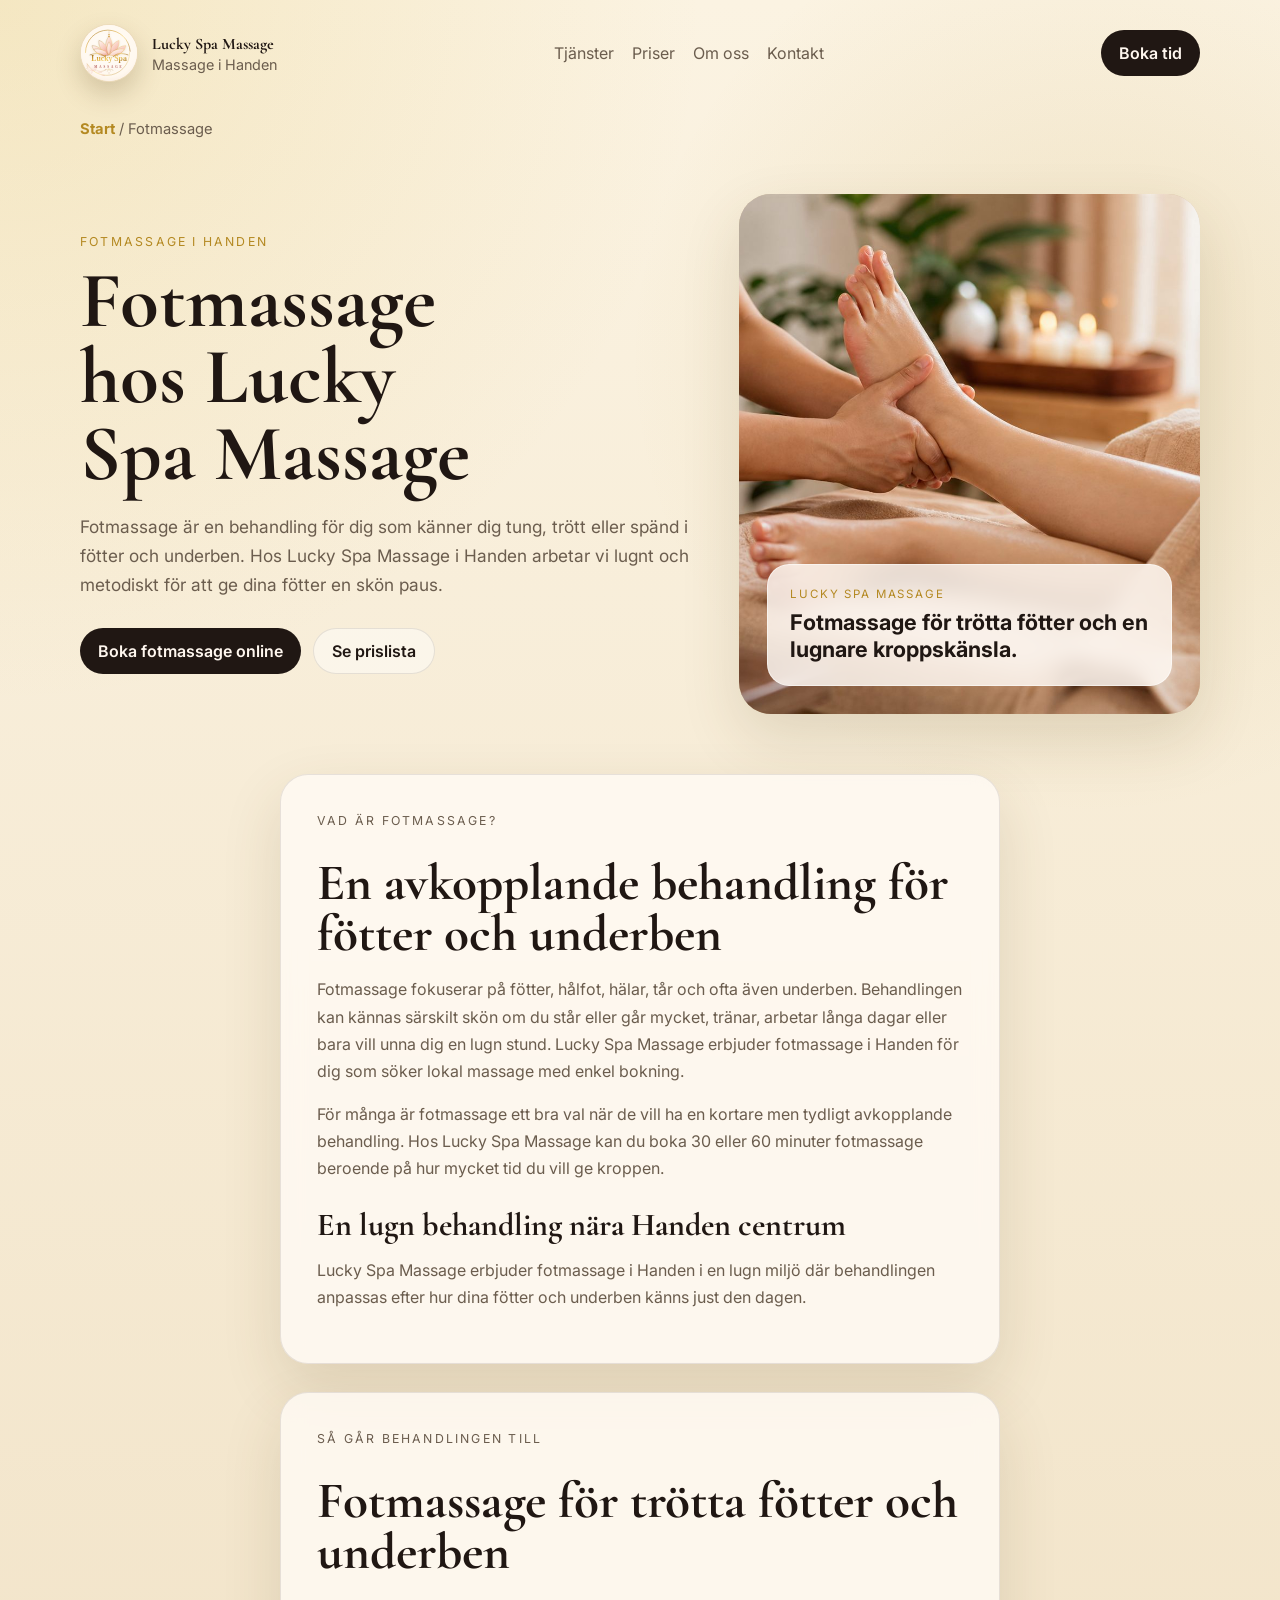
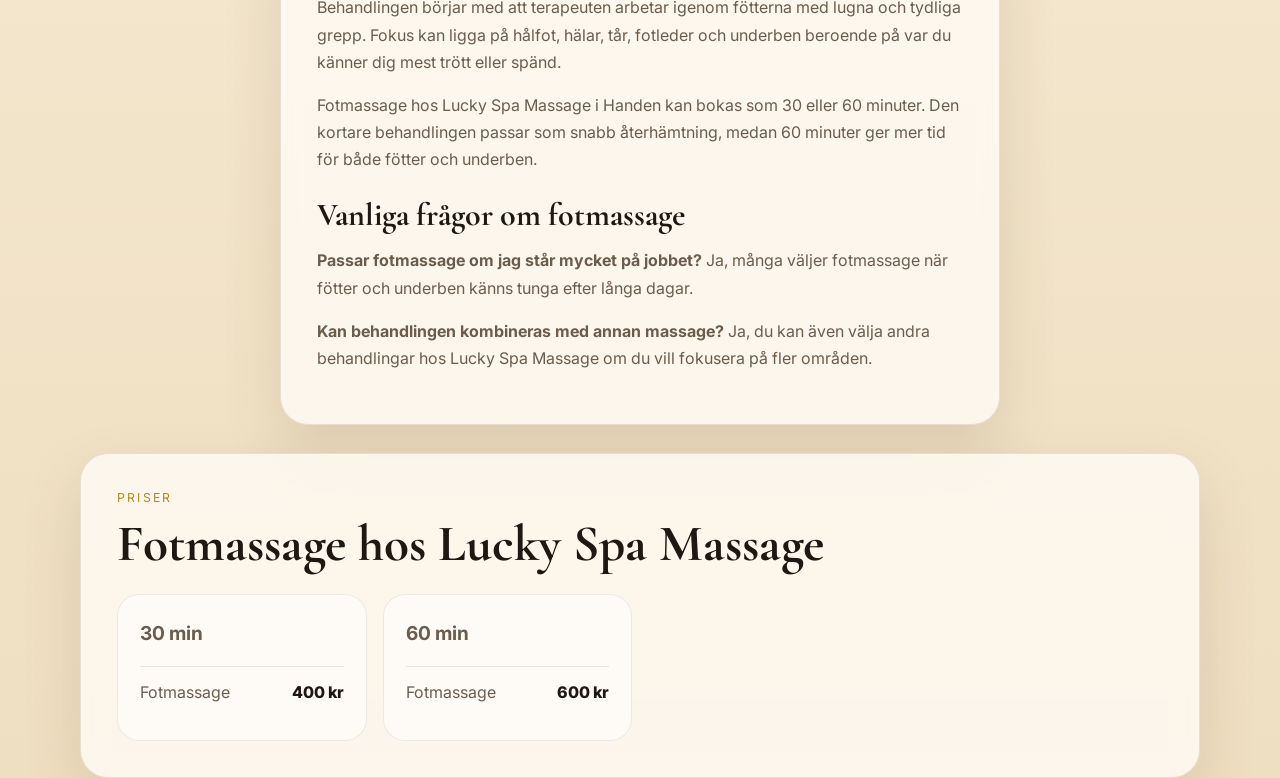
==== commit f097a7cf: "Remove address from site pages" ====
--- a/fotmassage.html
+++ b/fotmassage.html
@@ -34,7 +34,7 @@
         <p>Fotmassage fokuserar på fötter, hålfot, hälar, tår och ofta även underben. Behandlingen kan kännas särskilt skön om du står eller går mycket, tränar, arbetar långa dagar eller bara vill unna dig en lugn stund. Lucky Spa Massage erbjuder fotmassage i Handen för dig som söker lokal massage med enkel bokning.</p>
         <p>För många är fotmassage ett bra val när de vill ha en kortare men tydligt avkopplande behandling. Hos Lucky Spa Massage kan du boka 30 eller 60 minuter fotmassage beroende på hur mycket tid du vill ge kroppen.</p>
         <h3>En lugn behandling nära Handen centrum</h3>
-        <p>Lucky Spa Massage finns på Runstensvägen 34 i Handen och erbjuder fotmassage i en lugn miljö där behandlingen anpassas efter hur dina fötter och underben känns just den dagen.</p>
+        <p>Lucky Spa Massage erbjuder fotmassage i Handen i en lugn miljö där behandlingen anpassas efter hur dina fötter och underben känns just den dagen.</p>
       </section>
       <section class="band treatment-copy">
         <p class="eyebrow">Så går behandlingen till</p>
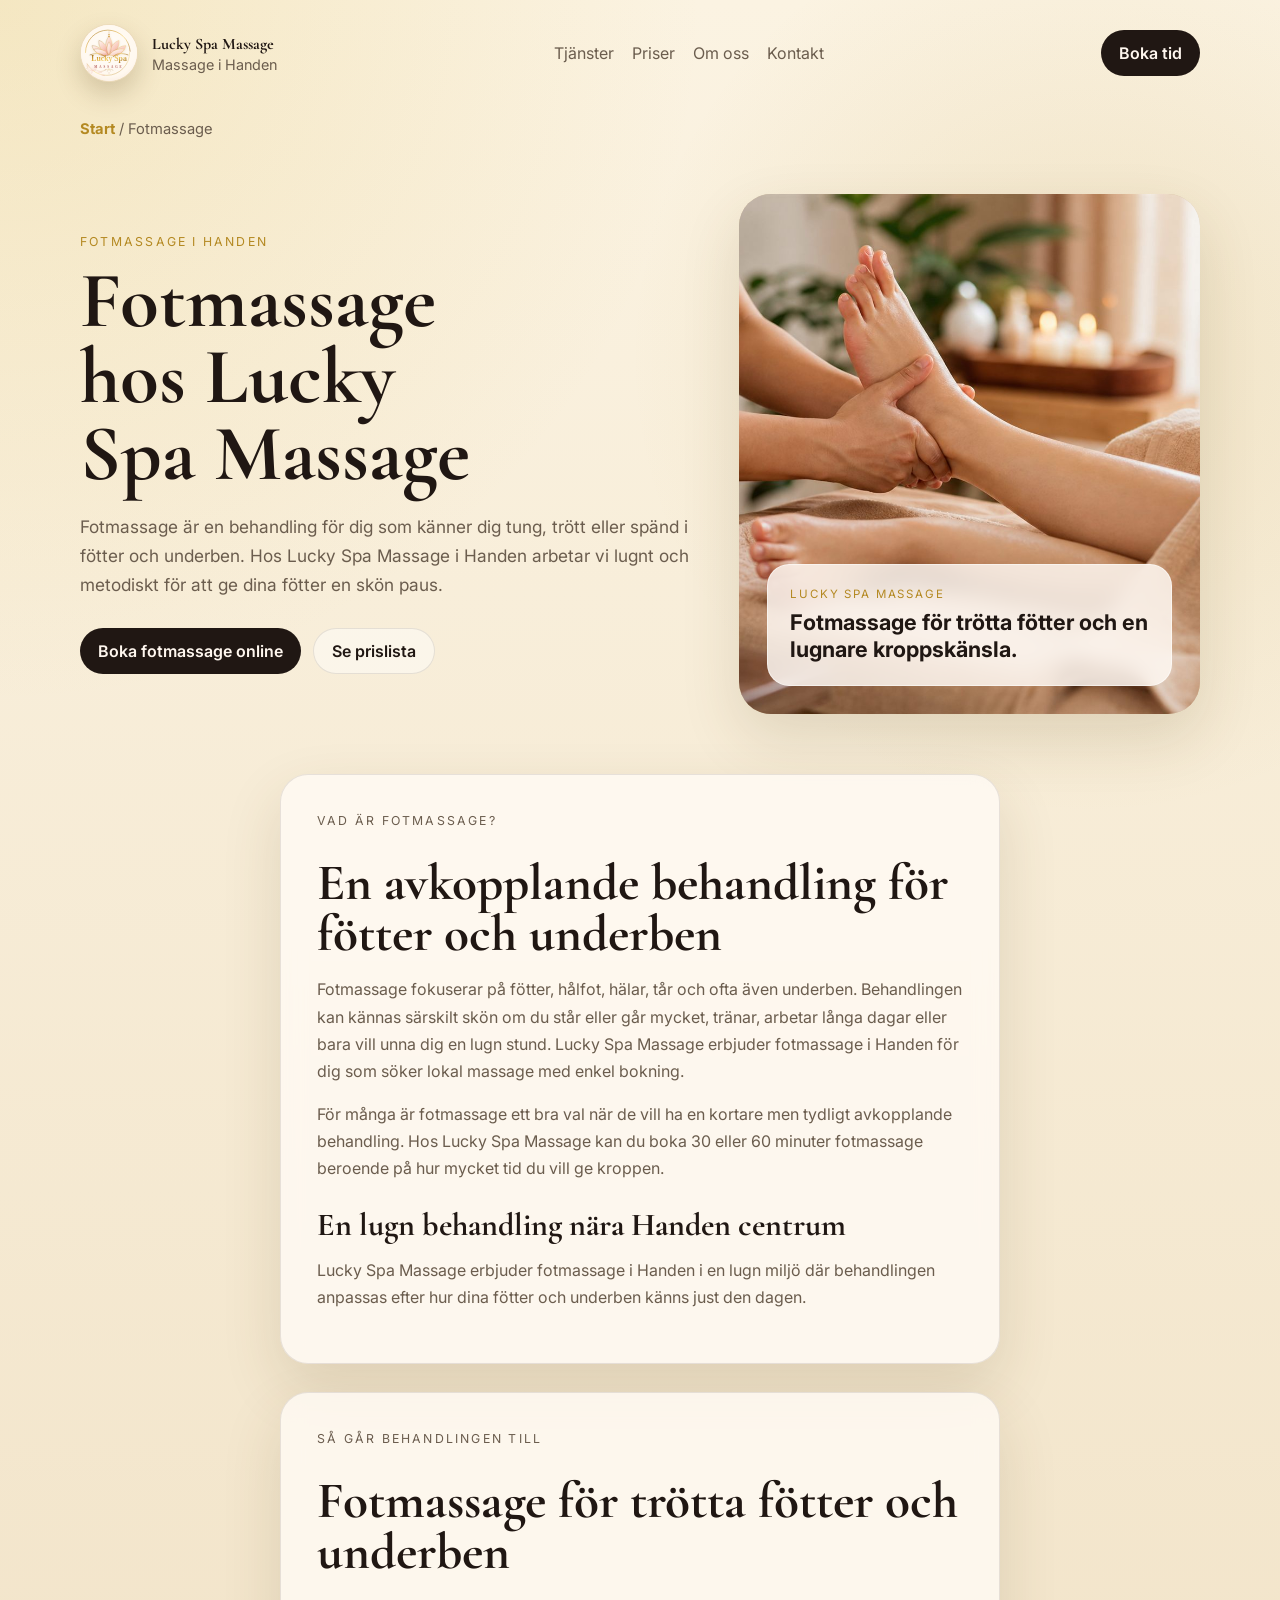
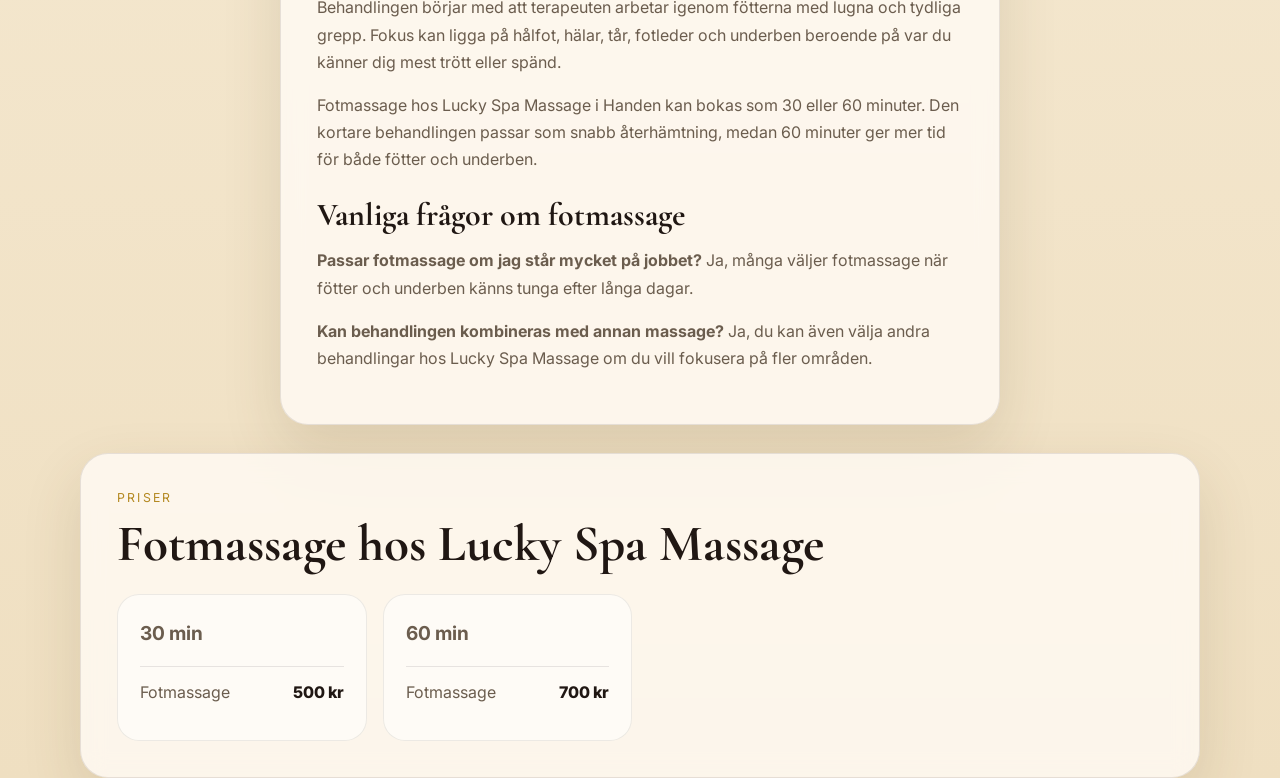
==== commit fa9ad9f2: "Update massage treatment prices" ====
--- a/fotmassage.html
+++ b/fotmassage.html
@@ -45,7 +45,7 @@
         <p><strong>Passar fotmassage om jag står mycket på jobbet?</strong> Ja, många väljer fotmassage när fötter och underben känns tunga efter långa dagar.</p>
         <p><strong>Kan behandlingen kombineras med annan massage?</strong> Ja, du kan även välja andra behandlingar hos Lucky Spa Massage om du vill fokusera på fler områden.</p>
       </section>
-      <section class="band"><div class="section-head"><p class="eyebrow">Priser</p><h2>Fotmassage hos Lucky Spa Massage</h2></div><div class="price-grid"><article class="price-table"><h3>30 min</h3><dl><div><dt>Fotmassage</dt><dd>400 kr</dd></div></dl></article><article class="price-table"><h3>60 min</h3><dl><div><dt>Fotmassage</dt><dd>600 kr</dd></div></dl></article></div></section>
+      <section class="band"><div class="section-head"><p class="eyebrow">Priser</p><h2>Fotmassage hos Lucky Spa Massage</h2></div><div class="price-grid"><article class="price-table"><h3>30 min</h3><dl><div><dt>Fotmassage</dt><dd>500 kr</dd></div></dl></article><article class="price-table"><h3>60 min</h3><dl><div><dt>Fotmassage</dt><dd>700 kr</dd></div></dl></article></div></section>
     </main>
   </body>
 </html>
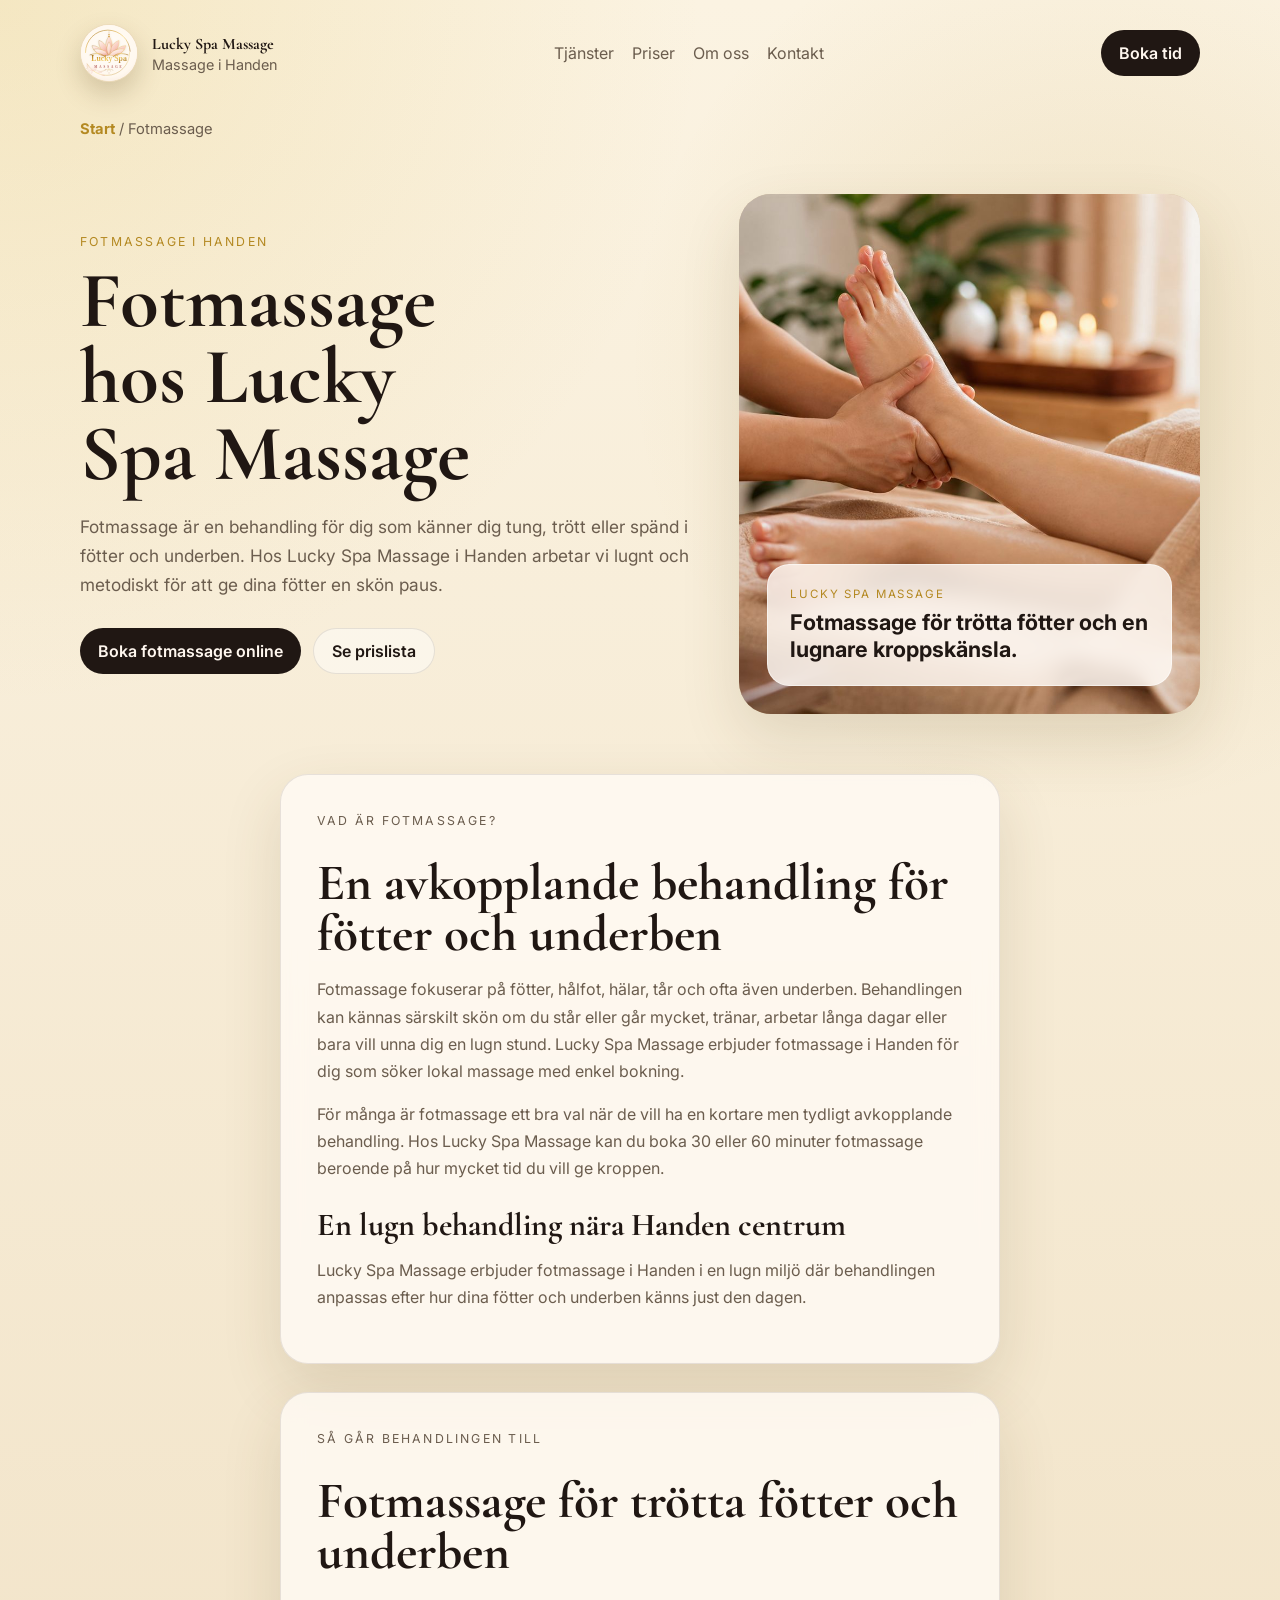
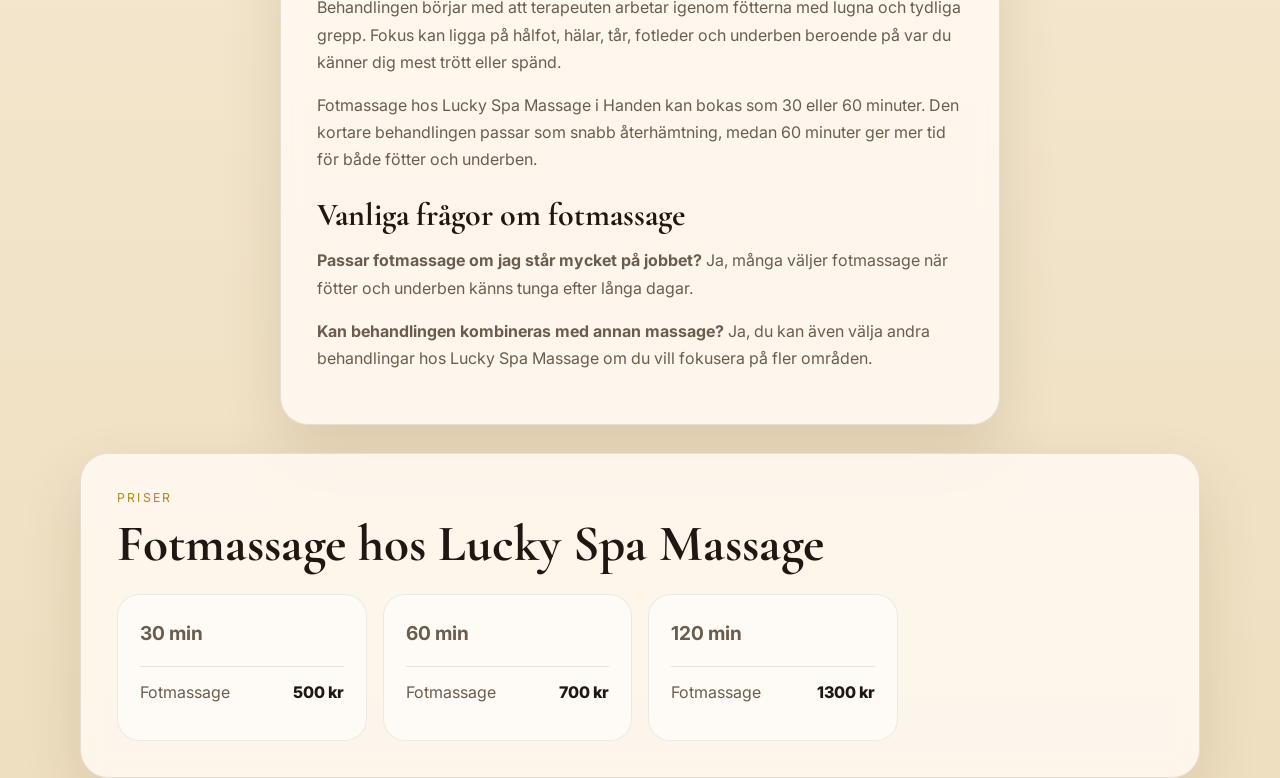
==== commit ccd5b10b: "Add 120-minute massage option at 1300 SEK" ====
--- a/fotmassage.html
+++ b/fotmassage.html
@@ -45,7 +45,7 @@
         <p><strong>Passar fotmassage om jag står mycket på jobbet?</strong> Ja, många väljer fotmassage när fötter och underben känns tunga efter långa dagar.</p>
         <p><strong>Kan behandlingen kombineras med annan massage?</strong> Ja, du kan även välja andra behandlingar hos Lucky Spa Massage om du vill fokusera på fler områden.</p>
       </section>
-      <section class="band"><div class="section-head"><p class="eyebrow">Priser</p><h2>Fotmassage hos Lucky Spa Massage</h2></div><div class="price-grid"><article class="price-table"><h3>30 min</h3><dl><div><dt>Fotmassage</dt><dd>500 kr</dd></div></dl></article><article class="price-table"><h3>60 min</h3><dl><div><dt>Fotmassage</dt><dd>700 kr</dd></div></dl></article></div></section>
+      <section class="band"><div class="section-head"><p class="eyebrow">Priser</p><h2>Fotmassage hos Lucky Spa Massage</h2></div><div class="price-grid"><article class="price-table"><h3>30 min</h3><dl><div><dt>Fotmassage</dt><dd>500 kr</dd></div></dl></article><article class="price-table"><h3>60 min</h3><dl><div><dt>Fotmassage</dt><dd>700 kr</dd></div></dl></article><article class="price-table"><h3>120 min</h3><dl><div><dt>Fotmassage</dt><dd>1300 kr</dd></div></dl></article></div></section>
     </main>
   </body>
 </html>
